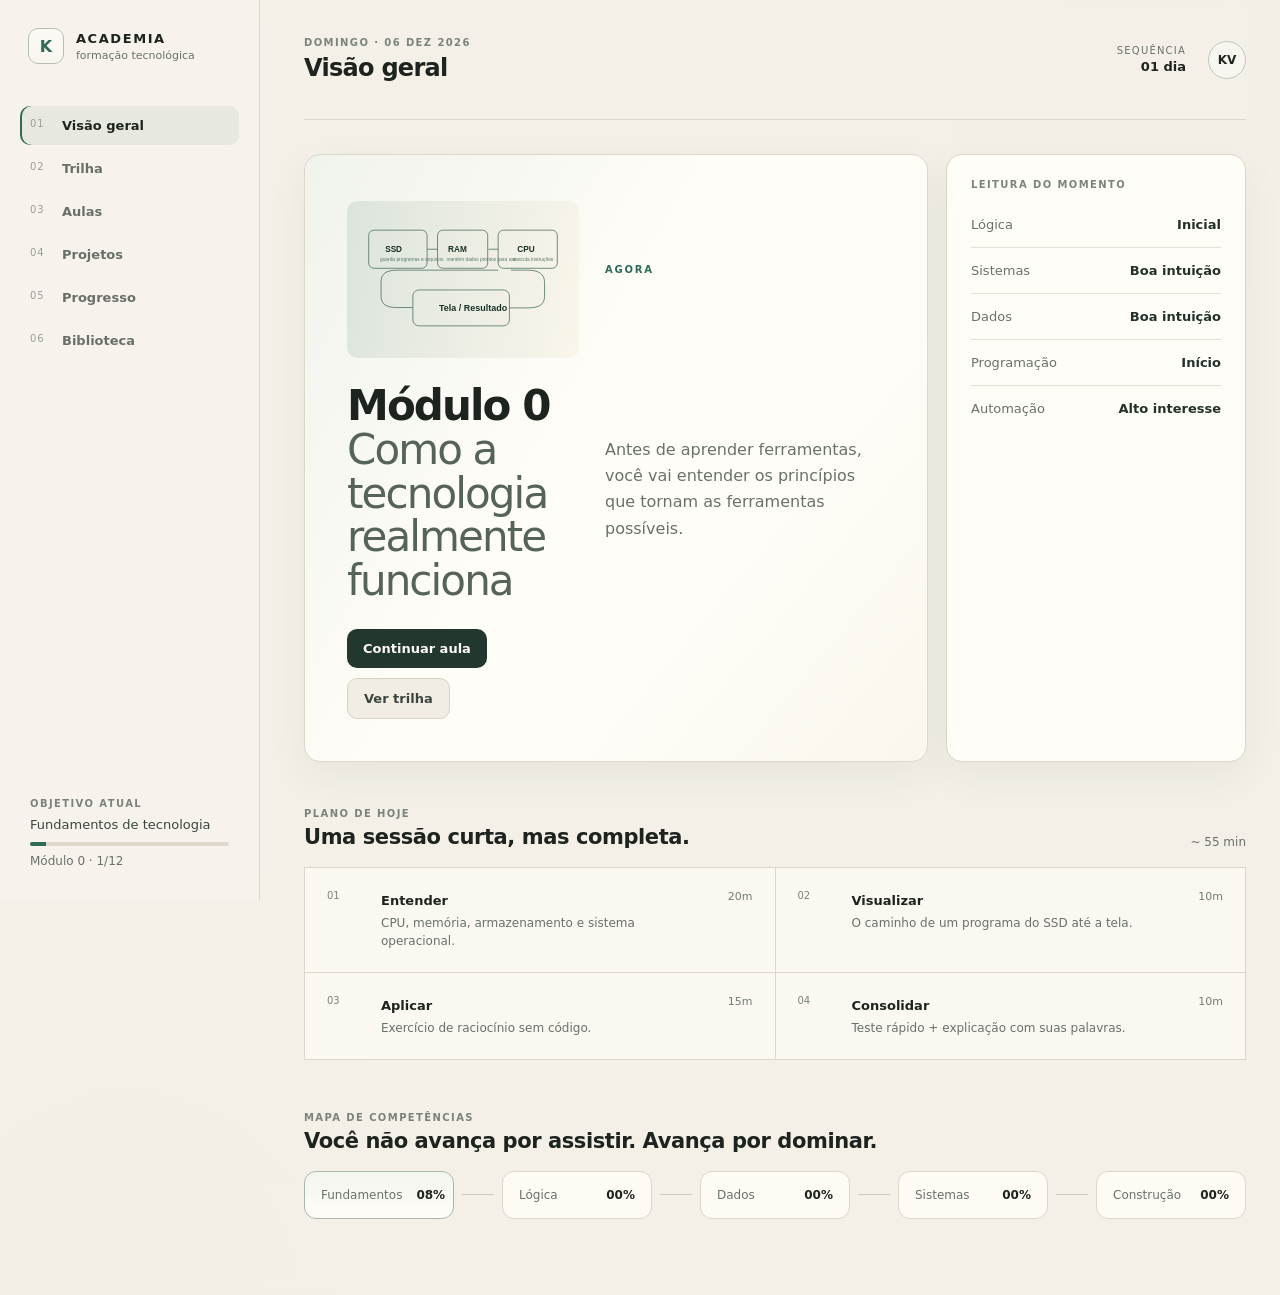
==== index.html @ c9555472 "Implanta Academia Tecnológica V0.1" ====
<!DOCTYPE html>
<html lang="pt-BR">
<head>
  <meta charset="UTF-8" />
  <meta name="viewport" content="width=device-width, initial-scale=1.0" />
  <title>Academia — V0.7 Light Editorial Fixed</title>
  <link rel="stylesheet" href="styles.css" />
  <link rel="manifest" href="manifest.webmanifest" />
  <link rel="icon" href="assets/icon.svg" type="image/svg+xml" />
  <meta name="theme-color" content="#f4f0e8" />
</head>
<body>
  <div class="app">
    <aside class="sidebar">
      <div class="brand">
        <div class="brand-mark">K</div>
        <div>
          <div class="brand-title">ACADEMIA</div>
          <div class="brand-sub">formação tecnológica</div>
        </div>
      </div>

      <nav class="nav">
        <button class="nav-item active" data-view="overview">
          <span>01</span><b>Visão geral</b>
        </button>
        <button class="nav-item" data-view="trail">
          <span>02</span><b>Trilha</b>
        </button>
        <button class="nav-item" data-view="lessons">
          <span>03</span><b>Aulas</b>
        </button>
        <button class="nav-item" data-view="projects">
          <span>04</span><b>Projetos</b>
        </button>
        <button class="nav-item" data-view="progress">
          <span>05</span><b>Progresso</b>
        </button>
        <button class="nav-item" data-view="library">
          <span>06</span><b>Biblioteca</b>
        </button>
      </nav>

      <div class="sidebar-foot">
        <div class="label">Objetivo atual</div>
        <div class="goal">Fundamentos de tecnologia</div>
        <div class="progress-line"><i style="width:8%"></i></div>
        <div class="muted">Módulo 0 · 1/12</div>
      </div>
    </aside>

    <main class="main">
      <header class="topbar">
        <div>
          <div class="eyebrow" id="today-label">—</div>
          <h1 id="page-title">Visão geral</h1>
        </div>
        <div class="status-cluster">
          <div class="mini-stat">
            <small>Sequência</small>
            <strong>01 dia</strong>
          </div>
          <div class="profile">KV</div>
        </div>
      </header>

      <section id="overview" class="view active">
        <div class="hero-grid">
          <article class="hero">
            <div class="hero-visual"><img src="assets/overview_computer.svg" alt="Diagrama sutil de fundamentos de computação"></div>
            <div class="hero-kicker">AGORA</div>
            <h2>Módulo 0<br><span>Como a tecnologia realmente funciona</span></h2>
            <p>Antes de aprender ferramentas, você vai entender os princípios que tornam as ferramentas possíveis.</p>
            <div class="hero-actions">
              <button class="primary" data-open-lesson>Continuar aula</button>
              <button class="secondary" data-view-target="trail">Ver trilha</button>
            </div>
          </article>

          <article class="signal-card">
            <div class="label">Leitura do momento</div>
            <div class="signal-row"><span>Lógica</span><b>Inicial</b></div>
            <div class="signal-row"><span>Sistemas</span><b>Boa intuição</b></div>
            <div class="signal-row"><span>Dados</span><b>Boa intuição</b></div>
            <div class="signal-row"><span>Programação</span><b>Início</b></div>
            <div class="signal-row"><span>Automação</span><b>Alto interesse</b></div>
          </article>
        </div>

        <div class="section-head">
          <div>
            <div class="eyebrow">PLANO DE HOJE</div>
            <h3>Uma sessão curta, mas completa.</h3>
          </div>
          <span class="muted">~ 55 min</span>
        </div>

        <div class="session-grid">
          <div class="session-item">
            <span class="num">01</span>
            <div><b>Entender</b><p>CPU, memória, armazenamento e sistema operacional.</p></div>
            <span class="time">20m</span>
          </div>
          <div class="session-item">
            <span class="num">02</span>
            <div><b>Visualizar</b><p>O caminho de um programa do SSD até a tela.</p></div>
            <span class="time">10m</span>
          </div>
          <div class="session-item">
            <span class="num">03</span>
            <div><b>Aplicar</b><p>Exercício de raciocínio sem código.</p></div>
            <span class="time">15m</span>
          </div>
          <div class="session-item">
            <span class="num">04</span>
            <div><b>Consolidar</b><p>Teste rápido + explicação com suas palavras.</p></div>
            <span class="time">10m</span>
          </div>
        </div>

        <div class="section-head compact">
          <div>
            <div class="eyebrow">MAPA DE COMPETÊNCIAS</div>
            <h3>Você não avança por assistir. Avança por dominar.</h3>
          </div>
        </div>

        <div class="skill-map">
          <div class="skill active-skill">
            <span>Fundamentos</span>
            <strong>08%</strong>
          </div>
          <div class="connector"></div>
          <div class="skill">
            <span>Lógica</span>
            <strong>00%</strong>
          </div>
          <div class="connector"></div>
          <div class="skill">
            <span>Dados</span>
            <strong>00%</strong>
          </div>
          <div class="connector"></div>
          <div class="skill">
            <span>Sistemas</span>
            <strong>00%</strong>
          </div>
          <div class="connector"></div>
          <div class="skill">
            <span>Construção</span>
            <strong>00%</strong>
          </div>
        </div>
      </section>

      <section id="trail" class="view">
        <div class="page-intro visual-intro">
          <div class="intro-visual"><img src="assets/trail_map.svg" alt="Mapa visual da trilha de aprendizado"></div>
          <div class="eyebrow">TRILHA PRINCIPAL</div>
          <h2>Do fundamento à autonomia técnica.</h2>
          <p>O caminho foi desenhado para criar compreensão antes de especialização.</p>
        </div>
        <div class="timeline">
          <div class="timeline-item current">
            <span class="dot"></span>
            <div>
              <small>MÓDULO 0</small>
              <h3>Fundamentos da tecnologia</h3>
              <p>Computador, informação, programas, algoritmos, dados, internet e sistemas.</p>
            </div>
            <b>1/12</b>
          </div>
          <div class="timeline-item">
            <span class="dot"></span>
            <div>
              <small>MÓDULO 1</small>
              <h3>Lógica e programação</h3>
              <p>Variáveis, decisões, repetições, funções e estrutura mental de programação.</p>
            </div>
            <b>0/14</b>
          </div>
          <div class="timeline-item">
            <span class="dot"></span>
            <div>
              <small>MÓDULO 2</small>
              <h3>Dados e bancos</h3>
              <p>Modelagem, SQL, qualidade de dados, relacionamentos e consultas.</p>
            </div>
            <b>0/16</b>
          </div>
          <div class="timeline-item">
            <span class="dot"></span>
            <div>
              <small>MÓDULO 3</small>
              <h3>Sistemas e web</h3>
              <p>Cliente, servidor, APIs, requisitos, front-end, back-end e arquitetura básica.</p>
            </div>
            <b>0/15</b>
          </div>
          <div class="timeline-item">
            <span class="dot"></span>
            <div>
              <small>MÓDULO 4</small>
              <h3>Exploração profissional</h3>
              <p>Dados, BI, sistemas, software, automação, cloud, IA e segurança.</p>
            </div>
            <b>0/18</b>
          </div>
        </div>
      </section>

      <section id="lessons" class="view">
        <div class="page-intro visual-intro">
          <div class="intro-visual"><img src="assets/lessons_study.svg" alt="Ilustração discreta para aulas"></div>
          <div class="eyebrow">MÓDULO 0</div>
          <h2>Aulas</h2>
          <p>Cada aula combina contexto, princípio, visualização, aplicação e teste.</p>
        </div>
        <div class="lesson-list">
          <button class="lesson-row current" data-open-lesson>
            <span>01</span>
            <div>
              <small>EM ANDAMENTO</small>
              <b>O que realmente acontece dentro de um computador?</b>
            </div>
            <span>→</span>
          </button>
          <div class="lesson-row locked"><span>02</span><div><small>BLOQUEADA</small><b>Bits, bytes e como informação vira número</b></div><span>—</span></div>
          <div class="lesson-row locked"><span>03</span><div><small>BLOQUEADA</small><b>O que é um programa?</b></div><span>—</span></div>
          <div class="lesson-row locked"><span>04</span><div><small>BLOQUEADA</small><b>Algoritmos antes dos computadores</b></div><span>—</span></div>
          <div class="lesson-row locked"><span>05</span><div><small>BLOQUEADA</small><b>Como os dados são organizados</b></div><span>—</span></div>
        </div>
      </section>

      <section id="projects" class="view">
        <div class="page-intro visual-intro">
          <div class="intro-visual"><img src="assets/projects_build.svg" alt="Ilustração discreta para projetos"></div>
          <div class="eyebrow">LABORATÓRIO</div>
          <h2>Projetos</h2>
          <p>A teoria sempre termina em algo que funciona.</p>
        </div>
        <div class="project-card">
          <div>
            <small>PROJETO 00 · EM BREVE</small>
            <h3>Sistema de apoiadores — laboratório</h3>
            <p>Cadastro, validação, banco, filtros, dashboard, automações e publicação — construído aos poucos conforme você aprende cada fundamento.</p>
          </div>
          <div class="project-meta">
            <span>0%</span>
            <div class="vertical-line"><i></i></div>
          </div>
        </div>
      </section>

      <section id="progress" class="view">
        <div class="page-intro visual-intro">
          <div class="intro-visual"><img src="assets/progress_metrics.svg" alt="Ilustração discreta para progresso"></div>
          <div class="eyebrow">PROGRESSO</div>
          <h2>Domínio, não presença.</h2>
          <p>Seu avanço é baseado em evidência de compreensão e aplicação.</p>
        </div>
        <div class="metrics-grid">
          <div class="metric"><small>HORAS</small><strong>0.0</strong><span>de estudo registrado</span></div>
          <div class="metric"><small>AULAS</small><strong>0</strong><span>dominadas</span></div>
          <div class="metric"><small>PROJETOS</small><strong>0</strong><span>concluídos</span></div>
          <div class="metric"><small>NÍVEL</small><strong>T0</strong><span>Digital Foundation</span></div>
        </div>
        <div class="mastery">
          <div class="mastery-row"><span>Fundamentos</span><div><i style="width:8%"></i></div><b>08%</b></div>
          <div class="mastery-row"><span>Lógica</span><div><i style="width:0%"></i></div><b>00%</b></div>
          <div class="mastery-row"><span>Dados</span><div><i style="width:0%"></i></div><b>00%</b></div>
          <div class="mastery-row"><span>Sistemas</span><div><i style="width:0%"></i></div><b>00%</b></div>
          <div class="mastery-row"><span>Programação</span><div><i style="width:0%"></i></div><b>00%</b></div>
        </div>
      </section>

      <section id="library" class="view">
        <div class="page-intro visual-intro">
          <div class="intro-visual"><img src="assets/library_reference.svg" alt="Ilustração discreta para biblioteca"></div>
          <div class="eyebrow">BIBLIOTECA</div>
          <h2>Conhecimento de referência.</h2>
          <p>Conceitos, glossário, mapas mentais e materiais úteis ficam aqui — sem virar depósito de links.</p>
        </div>
        <div class="library-grid">
          <div class="library-item"><small>GLOSSÁRIO</small><b>CPU, RAM, SSD, sistema operacional</b><span>4 conceitos</span></div>
          <div class="library-item"><small>MAPA MENTAL</small><b>Como um computador executa um programa</b><span>em construção</span></div>
          <div class="library-item"><small>NOTAS</small><b>Suas próprias explicações</b><span>0 registros</span></div>
        </div>
      </section>

      <section id="lesson" class="view lesson-view">
        <button class="back" data-back>← Voltar</button>
        <div class="lesson-header visual-intro lesson-header-visual">
          <div class="intro-visual"><img src="assets/lesson_detail.svg" alt="Fluxo visual da aula"></div>
          <div class="eyebrow">MÓDULO 0 · AULA 01</div>
          <h2>O que realmente acontece dentro de um computador?</h2>
          <p>Da necessidade humana de calcular ao caminho que um programa percorre entre armazenamento, memória e processador.</p>
        </div>
        <div class="lesson-layout">
          <article class="lesson-content">
            <div class="lesson-section">
              <small>01 · A PERGUNTA</small>
              <h3>Por que um computador precisa de tantas partes?</h3>
              <p>Porque armazenar informação e executar instruções são problemas diferentes. Um computador moderno separa essas responsabilidades para ganhar velocidade, flexibilidade e controle.</p>
            </div>
            <div class="lesson-section visual-explainer">
              <small>02 · MODELO MENTAL</small>
              <div class="flow">
                <div><span>SSD</span><small>guarda</small></div>
                <b>→</b>
                <div><span>RAM</span><small>mantém disponível</small></div>
                <b>→</b>
                <div><span>CPU</span><small>executa</small></div>
                <b>→</b>
                <div><span>TELA</span><small>mostra resultado</small></div>
              </div>
            </div>
            <div class="lesson-section">
              <small>03 · SUA MISSÃO</small>
              <h3>Explique com suas palavras.</h3>
              <p>Se o SSD já guarda os programas, por que o computador não executa tudo diretamente dele?</p>
              <textarea placeholder="Escreva seu raciocínio aqui..."></textarea>
              <button class="primary small">Salvar resposta</button>
            </div>
          </article>
          <aside class="lesson-side">
            <div class="side-box">
              <small>FORMATO</small>
              <div class="side-row"><span>Leitura</span><b>12 min</b></div>
              <div class="side-row"><span>Vídeo</span><b>em breve</b></div>
              <div class="side-row"><span>Exercício</span><b>1</b></div>
              <div class="side-row"><span>Teste</span><b>5 itens</b></div>
            </div>
            <div class="side-box emphasis">
              <small>REGRA DA AULA</small>
              <p>Você só conclui quando consegue explicar o princípio sem repetir uma definição decorada.</p>
            </div>
          </aside>
        </div>
      </section>
    </main>
  </div>
  <script src="app.js"></script>
</body>
</html>
---- styles.css ----
*{box-sizing:border-box}
:root{
  --bg:#f4f0e8;
  --panel:#fffdf8;
  --panel2:#f6f2ea;
  --line:#ddd7ca;
  --text:#1d241f;
  --muted:#68716b;
  --soft:#3a4640;
  --accent:#2f6b57;
  --accent-2:#b18e3d;
  --shadow:0 14px 40px rgba(42,49,44,.06);
  --radius:16px;
}
html,body{margin:0;background:var(--bg);color:var(--text);font-family:Inter,ui-sans-serif,system-ui,-apple-system,BlinkMacSystemFont,"Segoe UI",sans-serif}
body{min-height:100vh;background:
linear-gradient(rgba(244,240,232,.86),rgba(244,240,232,.96)),
radial-gradient(circle at 90% 0%,rgba(177,142,61,.08),transparent 18%),
radial-gradient(circle at 10% 100%,rgba(47,107,87,.08),transparent 20%),
var(--bg)}
button,textarea{font:inherit}
button{color:inherit}
.app{display:grid;grid-template-columns:260px 1fr;min-height:100vh}
.sidebar{position:sticky;top:0;height:100vh;border-right:1px solid var(--line);padding:28px 20px;display:flex;flex-direction:column;background:rgba(247,243,236,.92);backdrop-filter:blur(12px)}
.brand{display:flex;gap:12px;align-items:center;margin-bottom:42px;padding:0 8px}
.brand-mark{width:36px;height:36px;border:1px solid #b5beb1;border-radius:10px;display:grid;place-items:center;font-weight:700;background:linear-gradient(180deg,rgba(255,255,255,.55),rgba(255,255,255,.15));color:var(--accent)}
.brand-title{font-size:13px;font-weight:800;letter-spacing:.12em}
.brand-sub{font-size:11px;color:var(--muted);margin-top:3px}
.nav{display:flex;flex-direction:column;gap:4px}
.nav-item{width:100%;background:transparent;border:0;border-radius:10px;padding:12px 10px;display:grid;grid-template-columns:32px 1fr;text-align:left;cursor:pointer;color:#687069}
.nav-item span{font-size:10px;color:#98a097;letter-spacing:.08em}
.nav-item b{font-size:13px;font-weight:600}
.nav-item:hover,.nav-item.active{background:rgba(47,107,87,.075);color:var(--text)}
.nav-item.active{box-shadow:inset 2px 0 0 var(--accent)}
.sidebar-foot{margin-top:auto;padding:16px 10px 4px}
.label,.eyebrow{font-size:10px;letter-spacing:.14em;text-transform:uppercase;color:#7a847d;font-weight:700}
.goal{font-size:13px;margin:8px 0 10px;color:var(--soft)}
.progress-line{height:4px;background:#dfd8cc;border-radius:999px;overflow:hidden}
.progress-line i{display:block;height:100%;background:var(--accent)}
.muted{color:var(--muted);font-size:12px}
.sidebar-foot .muted{margin-top:8px}
.main{padding:0 44px 72px;max-width:1500px;width:100%;margin:0 auto}
.topbar{height:120px;display:flex;align-items:center;justify-content:space-between;border-bottom:1px solid var(--line);background:rgba(244,240,232,.60);backdrop-filter:blur(8px)}
.topbar h1{font-size:24px;margin:6px 0 0;font-weight:650;letter-spacing:-.03em}
.status-cluster{display:flex;align-items:center;gap:22px}
.mini-stat{text-align:right}
.mini-stat small{display:block;color:var(--muted);font-size:10px;text-transform:uppercase;letter-spacing:.12em}
.mini-stat strong{font-size:13px}
.profile{width:38px;height:38px;border-radius:50%;border:1px solid #bfc5bb;display:grid;place-items:center;font-size:12px;font-weight:700;background:rgba(255,255,255,.35)}
.view{display:none;padding-top:34px}
.view.active{display:block}
.hero-grid{display:grid;grid-template-columns:minmax(0,1.6fr) minmax(300px,.7fr);gap:18px}
.hero,.signal-card,.project-card,.metric,.library-item,.side-box{border:1px solid var(--line);background:var(--panel);border-radius:var(--radius);box-shadow:var(--shadow)}
.hero{padding:42px;min-height:360px;display:flex;flex-direction:column;justify-content:flex-end;position:relative;overflow:hidden;background:
linear-gradient(120deg,rgba(47,107,87,.07),transparent 44%),
linear-gradient(310deg,rgba(177,142,61,.06),transparent 34%),
var(--panel)}
.hero-visual{position:absolute;right:26px;top:24px;width:260px;max-width:36%}
.hero-visual img{display:block;width:100%;height:auto}
.hero-kicker{font-size:10px;letter-spacing:.18em;color:var(--accent);font-weight:800;margin-bottom:16px}
.hero h2{font-size:42px;line-height:1.03;letter-spacing:-.045em;margin:0;max-width:760px}
.hero h2 span{color:#56635b;font-weight:520}
.hero p{max-width:640px;color:var(--muted);line-height:1.65;margin:20px 0 28px}
.hero-actions{display:flex;gap:10px}
.primary,.secondary,.back{border:0;border-radius:10px;padding:12px 16px;cursor:pointer;font-weight:650;font-size:13px}
.primary{background:#22372d;color:#fbfaf6}
.primary:hover{background:#182920}
.secondary,.back{background:#f1ede3;border:1px solid #d9d2c4;color:var(--soft)}
.secondary:hover,.back:hover{border-color:#9ca89e}
.primary.small{padding:10px 14px}
.signal-card{padding:24px}
.signal-card .label{margin-bottom:12px}
.signal-row{display:flex;justify-content:space-between;gap:20px;padding:15px 0;border-bottom:1px solid #e7e0d4;font-size:13px}
.signal-row:last-child{border-bottom:0}
.signal-row span{color:var(--muted)}
.signal-row b{font-weight:650;color:#22312a}
.section-head{display:flex;justify-content:space-between;align-items:end;margin:46px 0 18px}
.section-head h3{font-size:21px;margin:6px 0 0;letter-spacing:-.02em}
.section-head.compact{margin-top:52px}
.session-grid{display:grid;grid-template-columns:1fr 1fr;border-top:1px solid var(--line);border-left:1px solid var(--line)}
.session-item{display:grid;grid-template-columns:40px 1fr 50px;gap:14px;padding:22px;border-right:1px solid var(--line);border-bottom:1px solid var(--line);background:rgba(255,253,248,.65)}
.session-item .num{font-size:10px;color:#7a847d}
.session-item b{font-size:13px}
.session-item p{font-size:12px;color:var(--muted);margin:5px 0 0;line-height:1.5}
.session-item .time{font-size:11px;color:#737b76;text-align:right}
.skill-map{display:grid;grid-template-columns:repeat(9,auto);align-items:center;gap:8px;overflow:auto;padding-bottom:4px}
.skill{min-width:150px;border:1px solid var(--line);padding:16px;border-radius:12px;background:rgba(255,253,248,.88);display:flex;justify-content:space-between;gap:14px}
.skill span{font-size:12px;color:var(--muted)}
.skill strong{font-size:12px}
.active-skill{border-color:#a7b7ae;background:linear-gradient(180deg,rgba(47,107,87,.06),transparent),var(--panel)}
.connector{width:32px;height:1px;background:#cfc8bb}
.page-intro{max-width:980px;margin-bottom:34px}
.page-intro h2,.lesson-header h2{font-size:38px;letter-spacing:-.04em;margin:8px 0 10px}
.page-intro p,.lesson-header p{color:var(--muted);line-height:1.6;max-width:600px}
.visual-intro{display:grid;grid-template-columns:minmax(0,1fr) 300px;gap:24px;align-items:end}
.visual-intro .intro-visual{justify-self:end;width:300px}
.visual-intro .intro-visual img{display:block;width:100%;height:auto;border-radius:16px;border:1px solid var(--line);background:rgba(255,253,248,.75);box-shadow:var(--shadow)}
.timeline{border-left:1px solid #d1cbbd;margin-left:9px;padding-left:30px}
.timeline-item{position:relative;display:grid;grid-template-columns:1fr 60px;gap:30px;padding:4px 0 34px}
.timeline-item .dot{position:absolute;left:-36px;top:8px;width:11px;height:11px;border:2px solid #b4bab4;background:var(--bg);border-radius:50%}
.timeline-item.current .dot{border-color:var(--accent);background:var(--accent)}
.timeline-item small,.project-card small,.metric small,.library-item small,.side-box small,.lesson-section small{font-size:9px;color:#7a847d;letter-spacing:.14em}
.timeline-item h3{margin:7px 0 7px;font-size:18px}
.timeline-item p{margin:0;color:var(--muted);font-size:13px;line-height:1.6}
.timeline-item>b{font-size:12px;color:#78817c;text-align:right}
.lesson-list{border-top:1px solid var(--line)}
.lesson-row{width:100%;display:grid;grid-template-columns:48px 1fr 30px;gap:16px;align-items:center;padding:22px 6px;border:0;border-bottom:1px solid var(--line);background:transparent;text-align:left}
button.lesson-row{cursor:pointer}
.lesson-row>span:first-child{font-size:11px;color:#7a847d}
.lesson-row small{display:block;font-size:9px;letter-spacing:.13em;color:#7b847f;margin-bottom:6px}
.lesson-row b{font-size:14px}
.lesson-row.current b{color:var(--text)}
.lesson-row.current small{color:var(--accent)}
.lesson-row.locked{opacity:.45}
.project-card{display:grid;grid-template-columns:1fr 70px;padding:30px;background:
linear-gradient(110deg,rgba(47,107,87,.05),transparent 43%),
var(--panel)}
.project-card h3{font-size:24px;margin:10px 0}
.project-card p{color:var(--muted);line-height:1.7;max-width:740px}
.project-meta{text-align:right}
.vertical-line{height:90px;width:3px;background:#ddd6c9;margin:14px 0 0 auto}
.vertical-line i{display:block;width:100%;height:0;background:var(--accent)}
.metrics-grid{display:grid;grid-template-columns:repeat(4,1fr);gap:12px}
.metric{padding:24px}
.metric strong{display:block;font-size:32px;letter-spacing:-.04em;margin:12px 0 4px}
.metric span{font-size:11px;color:var(--muted)}
.mastery{margin-top:34px;border-top:1px solid var(--line)}
.mastery-row{display:grid;grid-template-columns:140px 1fr 50px;align-items:center;gap:18px;padding:18px 0;border-bottom:1px solid var(--line)}
.mastery-row span,.mastery-row b{font-size:12px}
.mastery-row b{text-align:right}
.mastery-row>div{height:4px;background:#ded7ca}
.mastery-row i{display:block;height:100%;background:var(--accent)}
.library-grid{display:grid;grid-template-columns:repeat(3,1fr);gap:12px}
.library-item{padding:24px;min-height:150px;display:flex;flex-direction:column}
.library-item b{font-size:15px;margin:13px 0 auto;line-height:1.45}
.library-item span{font-size:11px;color:var(--muted)}
.lesson-view{padding-top:26px}
.back{padding:9px 12px;margin-bottom:26px}
.lesson-header{max-width:1120px;margin-bottom:38px}
.lesson-header-visual{align-items:center}
.lesson-layout{display:grid;grid-template-columns:minmax(0,1fr) 310px;gap:24px}
.lesson-content{border-top:1px solid var(--line)}
.lesson-section{padding:30px 0;border-bottom:1px solid var(--line)}
.lesson-section h3{font-size:22px;margin:9px 0 12px}
.lesson-section p{color:#5f6c65;line-height:1.75;max-width:760px}
.visual-explainer{padding:34px 0}
.flow{display:grid;grid-template-columns:1fr auto 1fr auto 1fr auto 1fr;align-items:center;gap:14px;margin-top:22px}
.flow>div{border:1px solid var(--line);border-radius:12px;padding:18px;background:#fffdf8;text-align:center}
.flow span{display:block;font-size:13px;font-weight:700}
.flow small{display:block;margin-top:6px;font-size:10px;color:#72807b;letter-spacing:0;text-transform:none}
.flow>b{color:#818a84}
textarea{width:100%;min-height:130px;background:#fffdf9;border:1px solid #d7d0c2;color:var(--text);border-radius:12px;padding:14px;margin:12px 0;resize:vertical;outline:none}
textarea:focus{border-color:#81978c}
.lesson-side{display:flex;flex-direction:column;gap:12px}
.side-box{padding:22px}
.side-row{display:flex;justify-content:space-between;border-bottom:1px solid var(--line);padding:13px 0;font-size:12px}
.side-row:last-child{border-bottom:0}
.side-row span{color:var(--muted)}
.side-box.emphasis{border-color:#b9cabf;background:linear-gradient(180deg,rgba(47,107,87,.05),transparent 55%),var(--panel)}
.side-box.emphasis p{font-size:13px;line-height:1.65;color:#4f5d56;margin:12px 0 0}

@media (max-width:1000px){
  .app{grid-template-columns:84px 1fr}
  .sidebar{padding:24px 14px}
  .brand>div:last-child,.nav-item b,.sidebar-foot{display:none}
  .brand{justify-content:center;padding:0}
  .nav-item{grid-template-columns:1fr;text-align:center}
  .hero-grid,.lesson-layout,.visual-intro{grid-template-columns:1fr}
  .hero-visual{position:relative;right:auto;top:auto;width:100%;max-width:100%;margin-bottom:18px}
  .metrics-grid{grid-template-columns:1fr 1fr}
  .library-grid{grid-template-columns:1fr}
  .visual-intro .intro-visual{justify-self:start;width:100%;max-width:320px}
}
@media (max-width:700px){
  .app{display:block}
  .sidebar{position:fixed;left:0;right:0;bottom:0;top:auto;height:auto;z-index:20;border-right:0;border-top:1px solid var(--line);padding:8px 10px;background:rgba(247,243,236,.98);backdrop-filter:blur(10px)}
  .brand,.sidebar-foot{display:none}
  .nav{display:grid;grid-template-columns:repeat(6,1fr);gap:2px}
  .nav-item{padding:9px 2px}
  .nav-item span{font-size:9px}
  .main{padding:0 18px 90px}
  .topbar{height:92px}
  .mini-stat{display:none}
  .hero{padding:26px;min-height:280px}
  .hero h2{font-size:32px}
  .session-grid{grid-template-columns:1fr}
  .skill-map{grid-template-columns:1fr;gap:6px}
  .connector{width:1px;height:18px;margin-left:20px}
  .metrics-grid{grid-template-columns:1fr}
  .flow{grid-template-columns:1fr}
  .flow>b{transform:rotate(90deg)}
}


/* V0.7 — correção de sobreposição no hero */
.hero{
  display:grid;
  grid-template-columns:minmax(0,1fr) 280px;
  align-items:center;
  gap:26px;
  min-height:360px;
}

.hero-visual{
  position:relative;
  right:auto;
  top:auto;
  width:100%;
  max-width:none;
  justify-self:end;
  align-self:start;
  margin-top:4px;
}

.hero h2{
  max-width:560px;
  line-height:1.04;
}

.hero p{
  max-width:560px;
}

.hero-actions{
  flex-wrap:wrap;
}

@media (max-width:1200px){
  .hero{
    grid-template-columns:minmax(0,1fr) 240px;
    gap:22px;
  }
  .hero h2{
    max-width:520px;
    font-size:38px;
  }
}

@media (max-width:1000px){
  .hero{
    display:flex;
    flex-direction:column;
    align-items:flex-start;
  }
  .hero-visual{
    width:100%;
    max-width:340px;
    margin-bottom:8px;
  }
  .hero h2,
  .hero p{
    max-width:100%;
  }
}
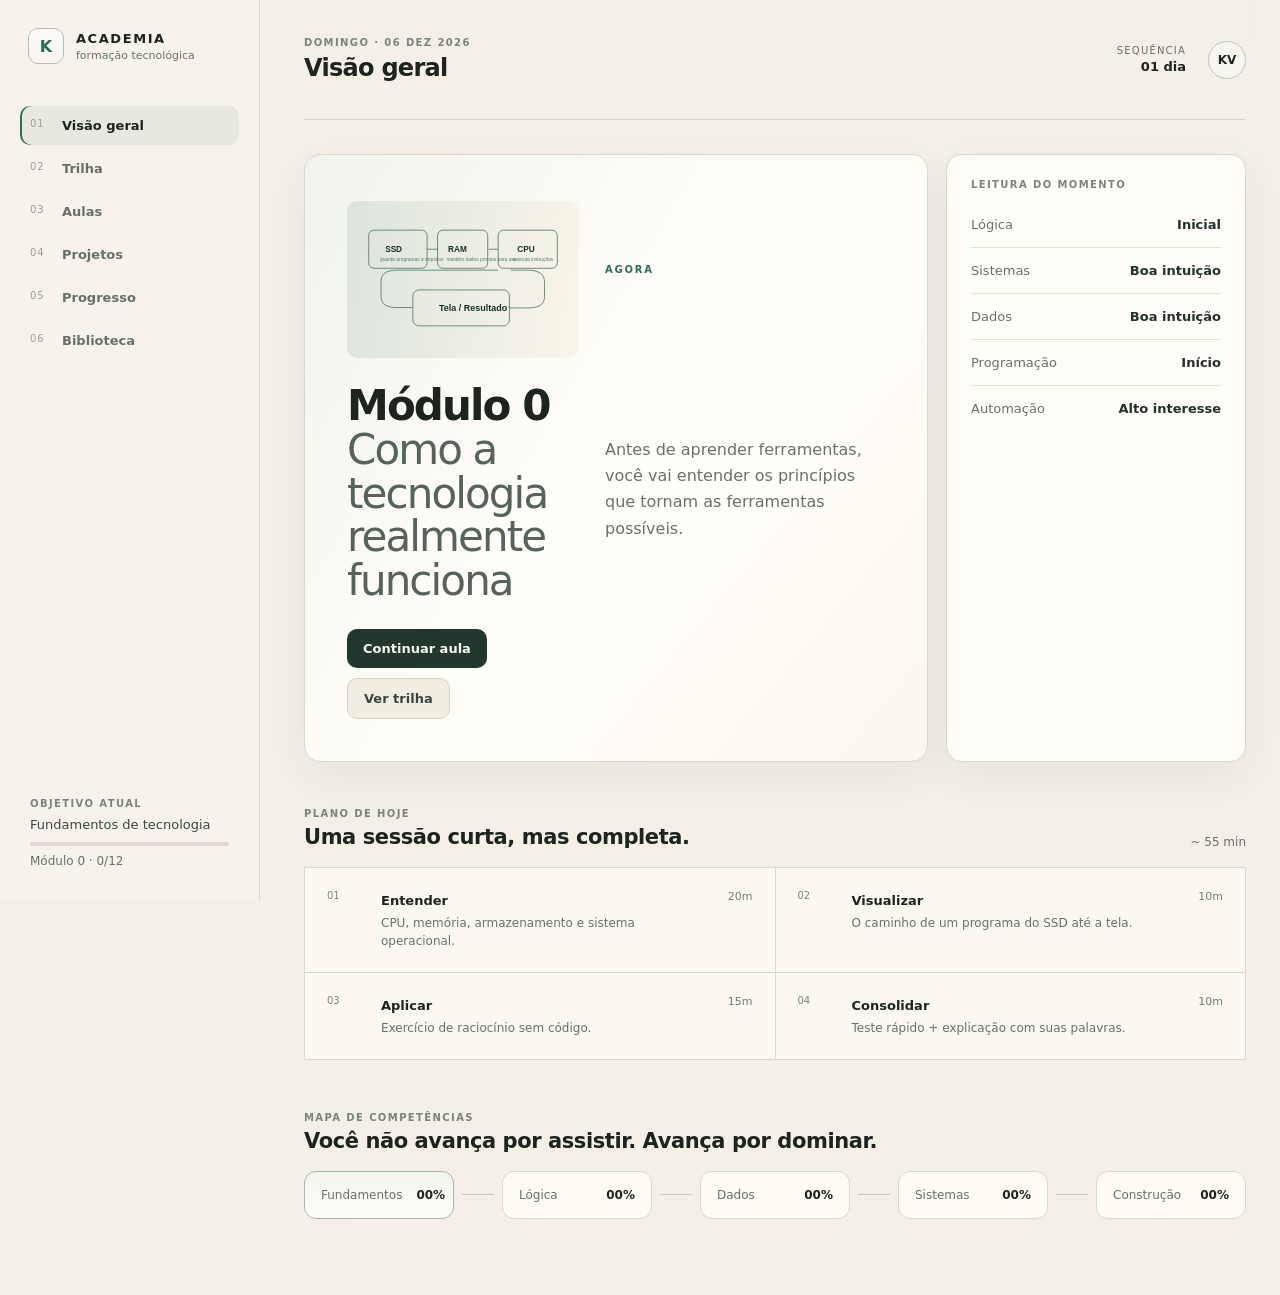
==== commit b77bb3d9: "Implementa sistema de aulas e domínio V0.2" ====
--- a/index.html
+++ b/index.html
@@ -216,20 +216,7 @@
           <h2>Aulas</h2>
           <p>Cada aula combina contexto, princípio, visualização, aplicação e teste.</p>
         </div>
-        <div class="lesson-list">
-          <button class="lesson-row current" data-open-lesson>
-            <span>01</span>
-            <div>
-              <small>EM ANDAMENTO</small>
-              <b>O que realmente acontece dentro de um computador?</b>
-            </div>
-            <span>→</span>
-          </button>
-          <div class="lesson-row locked"><span>02</span><div><small>BLOQUEADA</small><b>Bits, bytes e como informação vira número</b></div><span>—</span></div>
-          <div class="lesson-row locked"><span>03</span><div><small>BLOQUEADA</small><b>O que é um programa?</b></div><span>—</span></div>
-          <div class="lesson-row locked"><span>04</span><div><small>BLOQUEADA</small><b>Algoritmos antes dos computadores</b></div><span>—</span></div>
-          <div class="lesson-row locked"><span>05</span><div><small>BLOQUEADA</small><b>Como os dados são organizados</b></div><span>—</span></div>
-        </div>
+        <div class="lesson-list" id="lesson-list"></div>
       </section>
 
       <section id="projects" class="view">
@@ -290,44 +277,61 @@
 
       <section id="lesson" class="view lesson-view">
         <button class="back" data-back>← Voltar</button>
+
         <div class="lesson-header visual-intro lesson-header-visual">
-          <div class="intro-visual"><img src="assets/lesson_detail.svg" alt="Fluxo visual da aula"></div>
-          <div class="eyebrow">MÓDULO 0 · AULA 01</div>
-          <h2>O que realmente acontece dentro de um computador?</h2>
-          <p>Da necessidade humana de calcular ao caminho que um programa percorre entre armazenamento, memória e processador.</p>
-        </div>
+          <div>
+            <div class="eyebrow" id="lesson-eyebrow">MÓDULO 0 · AULA 01</div>
+            <h2 id="lesson-title">O que realmente acontece dentro de um computador?</h2>
+            <p id="lesson-summary">Fundamentos antes das ferramentas.</p>
+          </div>
+          <div class="intro-visual">
+            <img src="assets/lesson_detail.svg" alt="Fluxo visual da aula">
+          </div>
+        </div>
+
         <div class="lesson-layout">
           <article class="lesson-content">
+            <div class="video-placeholder">
+              <div>
+                <small>VÍDEO DA AULA</small>
+                <strong>Vídeo explicativo será adicionado após validarmos o conteúdo.</strong>
+                <span>O texto abaixo é a fonte pedagógica do vídeo.</span>
+              </div>
+              <button class="secondary" disabled>Em produção</button>
+            </div>
+
+            <div id="lesson-sections"></div>
+
             <div class="lesson-section">
-              <small>01 · A PERGUNTA</small>
-              <h3>Por que um computador precisa de tantas partes?</h3>
-              <p>Porque armazenar informação e executar instruções são problemas diferentes. Um computador moderno separa essas responsabilidades para ganhar velocidade, flexibilidade e controle.</p>
-            </div>
-            <div class="lesson-section visual-explainer">
-              <small>02 · MODELO MENTAL</small>
-              <div class="flow">
-                <div><span>SSD</span><small>guarda</small></div>
-                <b>→</b>
-                <div><span>RAM</span><small>mantém disponível</small></div>
-                <b>→</b>
-                <div><span>CPU</span><small>executa</small></div>
-                <b>→</b>
-                <div><span>TELA</span><small>mostra resultado</small></div>
-              </div>
-            </div>
-            <div class="lesson-section">
-              <small>03 · SUA MISSÃO</small>
+              <small>EXERCÍCIO DE COMPREENSÃO</small>
               <h3>Explique com suas palavras.</h3>
-              <p>Se o SSD já guarda os programas, por que o computador não executa tudo diretamente dele?</p>
-              <textarea placeholder="Escreva seu raciocínio aqui..."></textarea>
-              <button class="primary small">Salvar resposta</button>
+              <p id="written-prompt"></p>
+              <textarea id="written-answer" placeholder="Escreva seu raciocínio aqui..."></textarea>
+              <button class="primary small" id="save-written">Salvar resposta</button>
+              <div class="answer-status" id="answer-status"></div>
+            </div>
+
+            <div class="lesson-section quiz-section">
+              <small>TESTE DE DOMÍNIO</small>
+              <h3>Não é presença. É compreensão.</h3>
+              <p>Você precisa obter pelo menos 80% e registrar a explicação acima para dominar esta aula.</p>
+              <div id="quiz-container"></div>
+              <button class="primary" id="submit-quiz">Corrigir teste</button>
+              <div id="quiz-result" class="quiz-result"></div>
+            </div>
+
+            <div class="lesson-section mastery-box" id="mastery-box">
+              <small>DOMÍNIO</small>
+              <h3>Aula ainda não dominada.</h3>
+              <p>Complete a explicação escrita e alcance a nota mínima no teste.</p>
             </div>
           </article>
+
           <aside class="lesson-side">
             <div class="side-box">
               <small>FORMATO</small>
-              <div class="side-row"><span>Leitura</span><b>12 min</b></div>
-              <div class="side-row"><span>Vídeo</span><b>em breve</b></div>
+              <div class="side-row"><span>Leitura</span><b>~ 25 min</b></div>
+              <div class="side-row"><span>Vídeo</span><b>em produção</b></div>
               <div class="side-row"><span>Exercício</span><b>1</b></div>
               <div class="side-row"><span>Teste</span><b>5 itens</b></div>
             </div>
@@ -335,11 +339,18 @@
               <small>REGRA DA AULA</small>
               <p>Você só conclui quando consegue explicar o princípio sem repetir uma definição decorada.</p>
             </div>
+            <div class="side-box">
+              <small>SEU RESULTADO</small>
+              <div class="side-row"><span>Explicação</span><b id="side-written">pendente</b></div>
+              <div class="side-row"><span>Melhor nota</span><b id="side-score">—</b></div>
+              <div class="side-row"><span>Status</span><b id="side-mastery">em estudo</b></div>
+            </div>
           </aside>
         </div>
       </section>
     </main>
   </div>
+  <script src="course.js"></script>
   <script src="app.js"></script>
 </body>
 </html>
--- a/styles.css
+++ b/styles.css
@@ -253,3 +253,125 @@
     max-width:100%;
   }
 }
+
+
+/* V0.2 funcional */
+.video-placeholder{
+  margin-bottom:18px;
+  border:1px solid var(--line);
+  background:
+    linear-gradient(120deg,rgba(47,107,87,.055),transparent 50%),
+    var(--panel);
+  border-radius:16px;
+  min-height:150px;
+  padding:26px;
+  display:flex;
+  align-items:center;
+  justify-content:space-between;
+  gap:24px;
+  box-shadow:var(--shadow);
+}
+.video-placeholder small{display:block;font-size:9px;letter-spacing:.14em;color:#7a847d;margin-bottom:11px}
+.video-placeholder strong{display:block;font-size:18px;max-width:620px;line-height:1.35}
+.video-placeholder span{display:block;font-size:12px;color:var(--muted);margin-top:8px}
+.video-placeholder button:disabled{opacity:.55;cursor:default}
+
+.lesson-section .history-note{
+  border-left:3px solid var(--accent-2);
+  padding:13px 16px;
+  background:rgba(177,142,61,.055);
+  border-radius:0 10px 10px 0;
+  margin:18px 0;
+  color:#59645e;
+  font-size:13px;
+  line-height:1.7;
+}
+
+.answer-status{
+  min-height:18px;
+  font-size:12px;
+  margin-top:9px;
+  color:var(--muted);
+}
+
+.quiz-section{padding-bottom:40px}
+.quiz-question{
+  border:1px solid var(--line);
+  border-radius:14px;
+  padding:20px;
+  margin:15px 0;
+  background:rgba(255,253,248,.72);
+}
+.quiz-question h4{
+  font-size:14px;
+  line-height:1.5;
+  margin:0 0 14px;
+}
+.quiz-option{
+  display:flex;
+  align-items:flex-start;
+  gap:10px;
+  padding:10px 11px;
+  border-radius:9px;
+  cursor:pointer;
+  font-size:13px;
+  line-height:1.45;
+}
+.quiz-option:hover{background:rgba(47,107,87,.055)}
+.quiz-option input{margin-top:3px;accent-color:var(--accent)}
+.quiz-feedback{
+  display:none;
+  margin-top:10px;
+  padding-top:10px;
+  border-top:1px solid var(--line);
+  font-size:12px;
+  line-height:1.55;
+}
+.quiz-question.correct{border-color:#9eb8a9;background:rgba(47,107,87,.04)}
+.quiz-question.wrong{border-color:#d3b7aa;background:rgba(145,83,55,.035)}
+.quiz-question.correct .quiz-feedback,
+.quiz-question.wrong .quiz-feedback{display:block}
+.quiz-result{
+  margin-top:16px;
+  border-radius:12px;
+  font-size:13px;
+  line-height:1.55;
+}
+.quiz-result.visible{
+  padding:16px;
+  border:1px solid var(--line);
+  background:var(--panel);
+}
+
+.mastery-box{
+  margin-top:16px;
+  padding:28px !important;
+  border:1px solid #d5cec0 !important;
+  border-radius:16px;
+  background:rgba(255,253,248,.72);
+}
+.mastery-box.mastered{
+  border-color:#98b5a4 !important;
+  background:
+    linear-gradient(120deg,rgba(47,107,87,.075),transparent 50%),
+    var(--panel);
+}
+.mastery-box.mastered small{color:var(--accent)}
+
+.lesson-row.mastered{
+  position:relative;
+}
+.lesson-row.mastered small{color:var(--accent)}
+.lesson-row.mastered::after{
+  content:"✓";
+  position:absolute;
+  right:8px;
+  color:var(--accent);
+  font-weight:800;
+}
+
+.lesson-row.available-next small{color:#9a7b34}
+
+@media(max-width:700px){
+  .video-placeholder{align-items:flex-start;flex-direction:column}
+}
